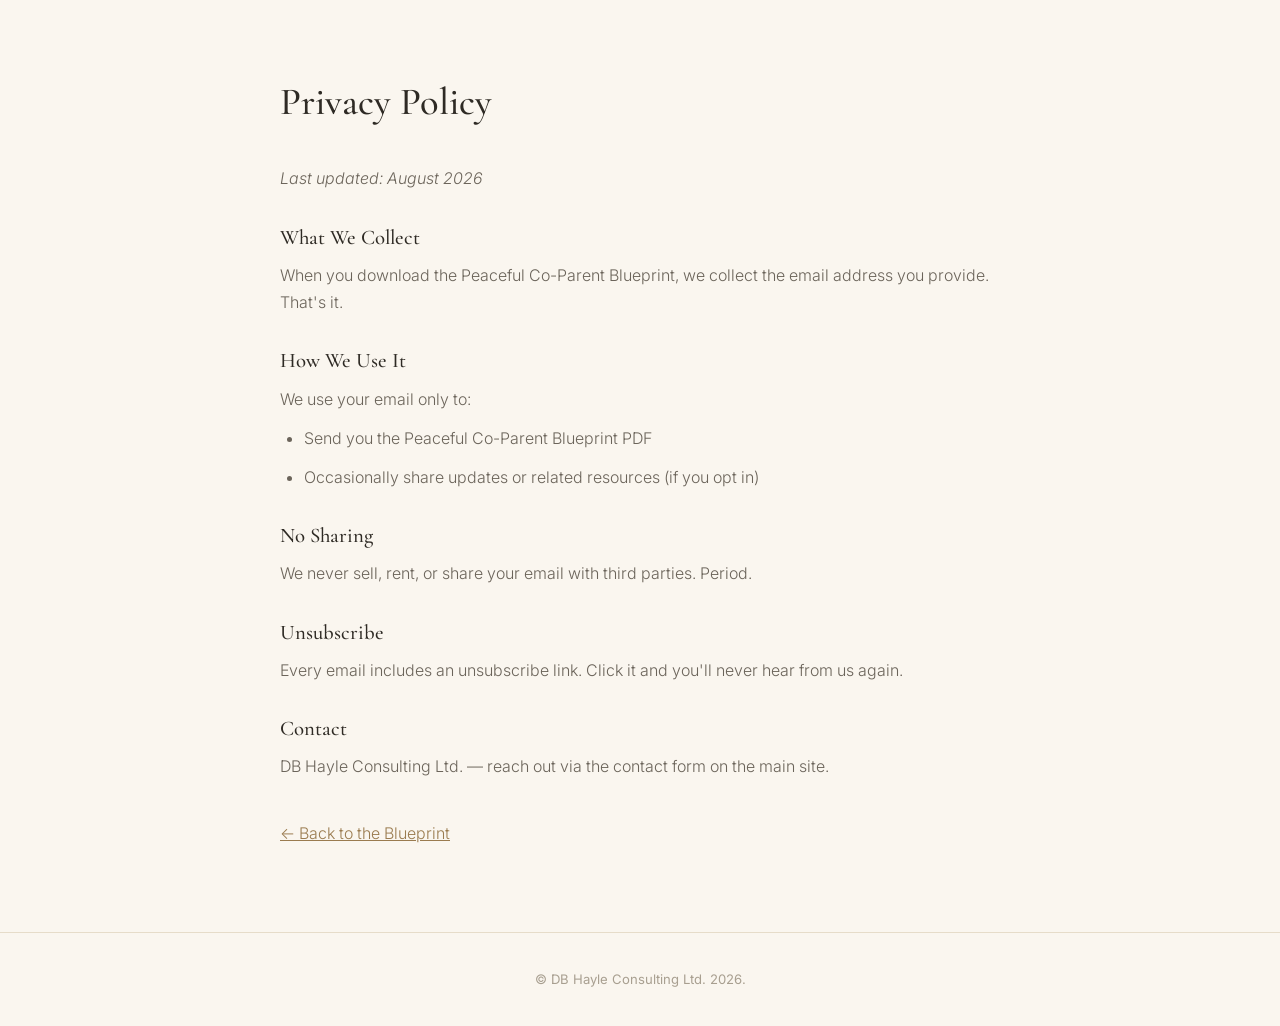
==== privacy.html @ 227820d7 "One-step UX: cut Gumroad redirect, serve PDF directly - Remove Gumroad redirect flow entirely - On s" ====
<!DOCTYPE html>
<html lang="en">
<head>
  <meta charset="UTF-8">
  <meta name="viewport" content="width=device-width, initial-scale=1.0">
  <title>Privacy Policy — The Peaceful Co-Parent</title>
  <link rel="preconnect" href="https://fonts.googleapis.com">
  <link rel="preconnect" href="https://fonts.gstatic.com" crossorigin>
  <link href="https://fonts.googleapis.com/css2?family=Cormorant+Garamond:ital,wght@0,400;0,500;0,600;0,700;1,400;1,500&family=Inter:wght@300;400;500;600&display=swap" rel="stylesheet">
  <link rel="stylesheet" href="styles.css">
  <style>
    .legal-page { padding: 72px 0; max-width: 720px; margin: 0 auto; }
    .legal-page h1 { font-family: var(--serif); font-weight: 500; font-size: clamp(1.8rem, 3.5vw, 2.4rem); margin-bottom: 32px; }
    .legal-page h2 { font-family: var(--serif); font-weight: 500; font-size: 1.3rem; margin-top: 28px; margin-bottom: 8px; }
    .legal-page p, .legal-page li { font-weight: 300; line-height: 1.7; color: var(--ink-soft); margin-bottom: 12px; }
    .legal-page ul { padding-left: 24px; }
    .legal-page a { color: var(--accent); }
  </style>
</head>
<body>
  <section class="legal-page container">
    <h1>Privacy Policy</h1>
    <p><em>Last updated: August 2026</em></p>

    <h2>What We Collect</h2>
    <p>When you download the Peaceful Co-Parent Blueprint, we collect the email address you provide. That's it.</p>

    <h2>How We Use It</h2>
    <p>We use your email only to:</p>
    <ul>
      <li>Send you the Peaceful Co-Parent Blueprint PDF</li>
      <li>Occasionally share updates or related resources (if you opt in)</li>
    </ul>

    <h2>No Sharing</h2>
    <p>We never sell, rent, or share your email with third parties. Period.</p>

    <h2>Unsubscribe</h2>
    <p>Every email includes an unsubscribe link. Click it and you'll never hear from us again.</p>

    <h2>Contact</h2>
    <p>DB Hayle Consulting Ltd. — reach out via the contact form on the main site.</p>

    <p style="margin-top: 40px;"><a href="index.html">&larr; Back to the Blueprint</a></p>
  </section>

  <footer class="footer">
    <div class="container">
      <p>&copy; DB Hayle Consulting Ltd. 2026.</p>
    </div>
  </footer>
</body>
</html>
---- styles.css ----
/* ============================================================
   The Peaceful Co-Parent — Landing Page
   Aesthetic: warm cream / beige minimalist, photography-poster feel
   Fonts: Cormorant Garamond (headings) + Inter (body)
   ============================================================ */

:root {
  --cream:        #faf6ef;
  --cream-deep:   #f3ece0;
  --ink:          #2e2a24;
  --ink-soft:     #6b645a;
  --accent:       #9a7b4f;   /* warm taupe/gold */
  --accent-deep:  #7d6340;
  --line:         #e6dcc9;
  --white:        #fffdf9;
  --serif: "Cormorant Garamond", Georgia, "Times New Roman", serif;
  --sans:  "Inter", -apple-system, BlinkMacSystemFont, "Segoe UI", sans-serif;
}

* { margin: 0; padding: 0; box-sizing: border-box; }

html { scroll-behavior: smooth; }

body {
  font-family: var(--sans);
  background: var(--cream);
  color: var(--ink);
  line-height: 1.6;
  -webkit-font-smoothing: antialiased;
}

.container {
  max-width: 980px;
  margin: 0 auto;
  padding: 0 24px;
}

.sr-only {
  position: absolute; width: 1px; height: 1px;
  clip: rect(0 0 0 0); overflow: hidden; white-space: nowrap;
}

/* ---------- HERO ---------- */
.hero {
  text-align: center;
  padding: 96px 0 80px;
  background:
    radial-gradient(ellipse 60% 50% at 50% 0%, rgba(154,123,79,0.08), transparent 70%),
    var(--cream);
  border-bottom: 1px solid var(--line);
}

.hero-badge {
  display: inline-block;
  font-size: 0.72rem;
  letter-spacing: 0.28em;
  text-transform: uppercase;
  color: var(--accent-deep);
  border: 1px solid var(--accent);
  border-radius: 999px;
  padding: 8px 18px;
  margin-bottom: 32px;
}

.hero-title {
  font-family: var(--serif);
  font-weight: 500;
  font-size: clamp(2.2rem, 5.4vw, 3.9rem);
  line-height: 1.12;
  letter-spacing: -0.01em;
  margin-bottom: 24px;
}

.hero-title-accent {
  font-style: italic;
  font-weight: 500;
  color: var(--accent-deep);
}

.hero-subtitle {
  font-weight: 300;
  font-size: clamp(1rem, 2vw, 1.2rem);
  max-width: 620px;
  margin: 0 auto 40px;
  color: var(--ink-soft);
}

.hero-subtitle strong { color: var(--ink); font-weight: 500; }

/* ---------- FORM ---------- */
.form-wrap { max-width: 460px; margin: 0 auto; }

.lead-form {
  display: flex;
  gap: 10px;
  background: var(--white);
  padding: 10px;
  border-radius: 999px;
  border: 1px solid var(--line);
  box-shadow: 0 10px 30px rgba(46, 42, 36, 0.06);
}

.lead-form input[type="email"] {
  flex: 1;
  min-width: 0;
  border: none;
  outline: none;
  background: transparent;
  font-family: var(--sans);
  font-size: 0.95rem;
  color: var(--ink);
  padding: 10px 18px;
}

.lead-form input::placeholder { color: #a89f90; }

.btn {
  display: inline-block;
  border: none;
  cursor: pointer;
  font-family: var(--sans);
  font-size: 0.9rem;
  font-weight: 500;
  letter-spacing: 0.02em;
  border-radius: 999px;
  padding: 13px 26px;
  text-decoration: none;
  transition: background 0.2s ease, transform 0.1s ease;
  white-space: nowrap;
}

.btn:active { transform: scale(0.98); }

.btn-primary {
  background: var(--accent);
  color: var(--white);
}

.btn-primary:hover { background: var(--accent-deep); }

.btn-secondary {
  background: var(--cream-deep);
  color: var(--ink);
  border: 1px solid var(--line);
}

.btn-secondary:hover { background: var(--line); }

.form-note {
  margin-top: 14px;
  font-size: 0.78rem;
  color: #a89f90;
}

.form-note a {
  color: var(--accent);
  text-decoration: underline;
}

/* ---------- DOWNLOAD SUCCESS ---------- */
.download-success {
  text-align: center;
  padding: 20px 12px;
}

.success-icon {
  font-size: 2.5rem;
  color: var(--accent);
  margin-bottom: 8px;
  line-height: 1;
}

.success-text {
  font-family: var(--serif);
  font-size: 1.4rem;
  font-weight: 500;
  color: var(--ink);
  margin-bottom: 6px;
}

.success-sub {
  font-size: 0.9rem;
  color: var(--ink-soft);
  font-weight: 300;
  line-height: 1.5;
}

.success-sub strong {
  color: var(--ink);
  font-weight: 500;
  word-break: break-all;
}

.coming-soon-text {
  margin-bottom: 16px;
  font-size: 0.95rem;
  color: var(--ink-soft);
  font-style: italic;
}

/* ---------- AUTHENTICITY ---------- */
.authenticity {
  padding: 72px 0;
  background: var(--cream-deep);
  text-align: center;
}

.auth-blockquote { max-width: 640px; margin: 0 auto; }

.auth-text {
  font-family: var(--serif);
  font-size: clamp(1.5rem, 3.4vw, 2.1rem);
  font-style: italic;
  font-weight: 500;
  line-height: 1.3;
  margin-bottom: 18px;
  white-space: nowrap;
}

.auth-footer {
  font-size: 0.85rem;
  letter-spacing: 0.08em;
  text-transform: uppercase;
  color: var(--ink-soft);
}

.auth-footer strong { color: var(--ink); font-weight: 600; }

/* ---------- WHAT'S INSIDE ---------- */
.inside { padding: 88px 0 72px; text-align: center; }

.section-title {
  font-family: var(--serif);
  font-weight: 500;
  font-size: clamp(1.9rem, 4vw, 2.7rem);
  margin-bottom: 12px;
}

.section-desc {
  max-width: 560px;
  margin: 0 auto 52px;
  color: var(--ink-soft);
  font-weight: 300;
}

.cards {
  display: grid;
  grid-template-columns: repeat(2, 1fr);
  gap: 24px;
  text-align: left;
  margin-bottom: 48px;
}

.card {
  background: var(--white);
  border: 1px solid var(--line);
  border-radius: 14px;
  padding: 30px 28px;
  display: flex;
  flex-direction: column;
  gap: 10px;
  transition: box-shadow 0.25s ease, transform 0.25s ease;
}

.card:hover {
  box-shadow: 0 16px 40px rgba(46, 42, 36, 0.08);
  transform: translateY(-3px);
}

.card-title {
  font-family: var(--serif);
  font-size: 1.45rem;
  font-weight: 600;
  letter-spacing: 0.01em;
}

.card-sample {
  font-family: var(--serif);
  font-size: 1.05rem;
  font-style: italic;
  color: var(--accent-deep);
  line-height: 1.45;
}

.card-label {
  font-size: 0.85rem;
  color: var(--ink-soft);
  margin-top: auto;
  padding-top: 6px;
  border-top: 1px dashed var(--line);
}

.cta-center { text-align: center; }

/* ---------- BOTTOM SIGNUP ---------- */
.bottom-signup {
  padding: 80px 0 64px;
  text-align: center;
  background: var(--cream);
  border-top: 1px solid var(--line);
}

.bottom-signup .section-title {
  margin-bottom: 10px;
}

.bottom-signup .section-desc {
  margin-bottom: 36px;
}

/* ---------- NARRATIVE ---------- */
.narrative {
  padding: 72px 0;
  background: var(--cream-deep);
  text-align: center;
}

.narrative-text {
  font-family: var(--sans);
  font-size: clamp(1rem, 2vw, 1.15rem);
  font-weight: 300;
  line-height: 1.7;
  max-width: 700px;
  margin: 0 auto 20px;
  color: var(--ink);
}

.narrative-text:last-child {
  margin-bottom: 0;
}

/* ---------- BENEFITS LIST ---------- */
.benefits-list {
  list-style: none;
  max-width: 600px;
  margin: 0 auto 48px;
  text-align: left;
  padding: 0;
}

.benefits-item {
  position: relative;
  padding: 12px 12px 12px 40px;
  font-size: 1.05rem;
  line-height: 1.5;
  color: var(--ink);
  border-bottom: 1px solid var(--line);
}

.benefits-item:last-child {
  border-bottom: none;
}

.benefits-item::before {
  content: "\2713";
  position: absolute;
  left: 8px;
  top: 12px;
  color: var(--accent);
  font-weight: 600;
  font-size: 1.1rem;
}

/* ---------- FOOTER ---------- */
.footer {
  border-top: 1px solid var(--line);
  padding: 36px 0;
  text-align: center;
  font-size: 0.82rem;
  color: #a89f90;
}

/* ---------- RESPONSIVE ---------- */
@media (max-width: 720px) {
  .hero { padding: 72px 0 56px; }
  .cards { grid-template-columns: 1fr; }
  .lead-form { flex-direction: column; border-radius: 18px; }
  .lead-form input[type="email"] { text-align: center; padding: 12px 18px; }
  .lead-form .btn { width: 100%; }
}
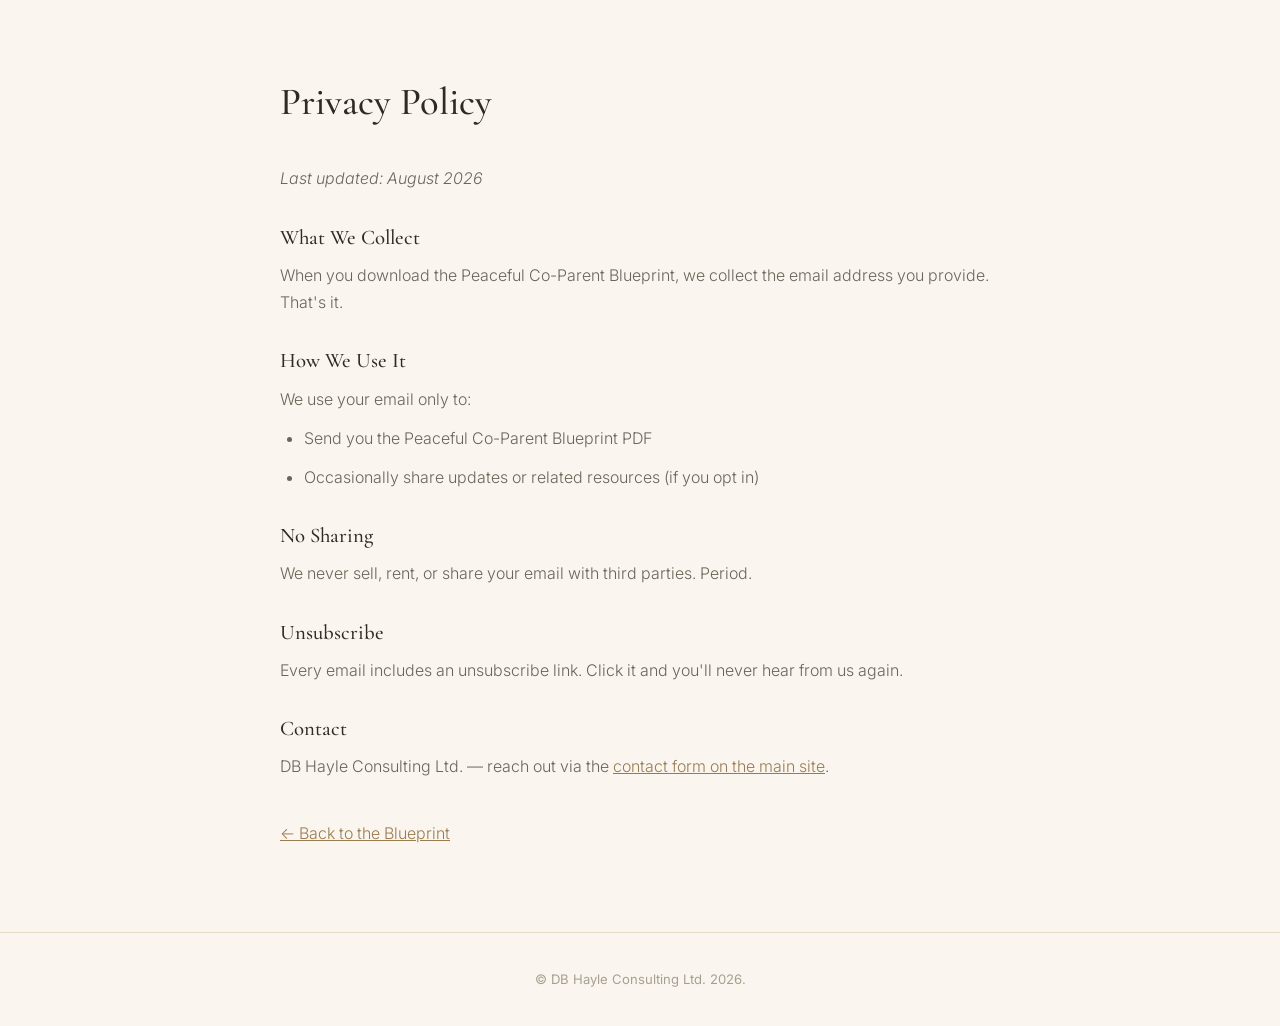
==== commit 385fb8b2: "Add Formspree contact form; fix privacy page to link to it" ====
--- a/privacy.html
+++ b/privacy.html
@@ -39,7 +39,7 @@
     <p>Every email includes an unsubscribe link. Click it and you'll never hear from us again.</p>
 
     <h2>Contact</h2>
-    <p>DB Hayle Consulting Ltd. — reach out via the contact form on the main site.</p>
+    <p>DB Hayle Consulting Ltd. &mdash; reach out via the <a href="index.html#contact">contact form on the main site</a>.</p>
 
     <p style="margin-top: 40px;"><a href="index.html">&larr; Back to the Blueprint</a></p>
   </section>
--- a/styles.css
+++ b/styles.css
@@ -361,6 +361,67 @@
   font-size: 1.1rem;
 }
 
+/* ---------- CONTACT ---------- */
+.contact {
+  padding: 80px 0 64px;
+  background: var(--cream-deep);
+  border-top: 1px solid var(--line);
+  text-align: center;
+}
+
+.contact-card {
+  max-width: 520px;
+  margin: 0 auto;
+  background: var(--white);
+  border: 1px solid var(--line);
+  border-radius: 18px;
+  padding: 40px 36px;
+  text-align: left;
+  box-shadow: 0 10px 30px rgba(46, 42, 36, 0.06);
+}
+
+.contact-form label {
+  display: block;
+  font-size: 0.85rem;
+  letter-spacing: 0.04em;
+  text-transform: uppercase;
+  color: var(--ink-soft);
+  margin-bottom: 6px;
+}
+
+.contact-form input,
+.contact-form textarea {
+  width: 100%;
+  border: 1px solid var(--line);
+  border-radius: 10px;
+  background: var(--cream);
+  font-family: var(--sans);
+  font-size: 0.95rem;
+  color: var(--ink);
+  padding: 12px 14px;
+  margin-bottom: 20px;
+  outline: none;
+  transition: border-color 0.2s ease, box-shadow 0.2s ease;
+}
+
+.contact-form input:focus,
+.contact-form textarea:focus {
+  border-color: var(--accent);
+  box-shadow: 0 0 0 3px rgba(154, 123, 79, 0.12);
+}
+
+.contact-form textarea { resize: vertical; min-height: 120px; }
+
+.contact-form .btn { width: 100%; margin-top: 4px; }
+
+.form-status {
+  margin-top: 14px;
+  font-size: 0.9rem;
+  font-weight: 300;
+}
+.form-status.ok { color: var(--accent-deep); }
+.form-status.err { color: #b3553a; }
+
 /* ---------- FOOTER ---------- */
 .footer {
   border-top: 1px solid var(--line);
